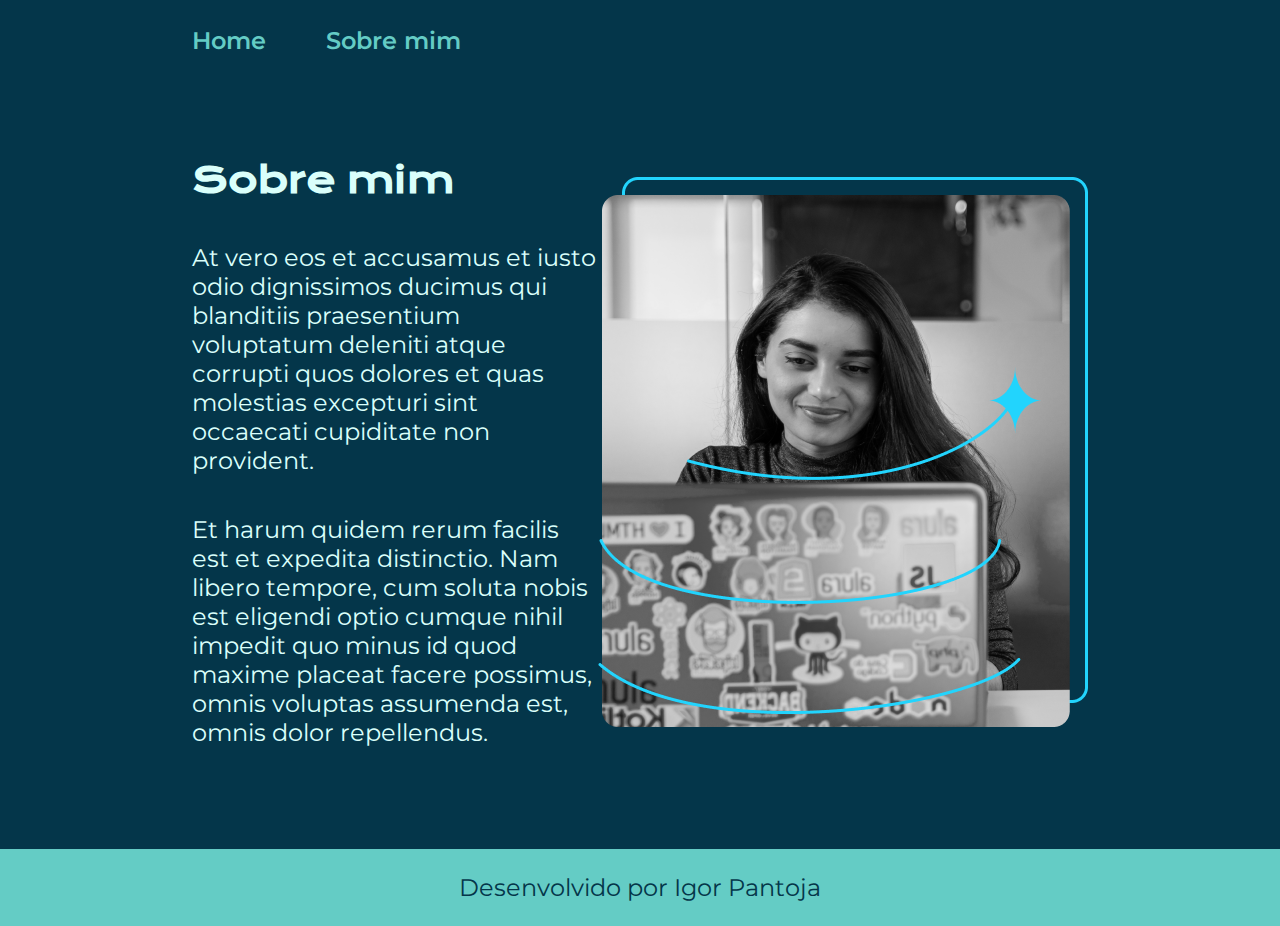
==== about.html @ a8195eaf "modified:   about.html 	modified:   index.html" ====
<!DOCTYPE html>
<html lang="pt-br">
<head>
    <meta charset="UTF-8">
    <meta name="viewport" content="width=device-width, initial-scale=1.0">
    <link rel="stylesheet" href="./styles/styles.css">
    <title>Sobre mim</title>
</head>
<body>
    <header class="cabecalho">
        <nav class="cabecalho__menu">
            <a class="cabecalho__menu__link" href="index.html">Home</a>
            <a class="cabecalho__menu__link" href="about.html">Sobre mim</a>
        </nav>
    </header>
        <main class="apresentacao">
            <section class="apresentacao__conteudo">
                <h1 class="apresentacao__conteudo__titulo">Sobre mim</h1>
                <p class="apresentacao__conteudo__texto">At vero eos et accusamus et iusto odio dignissimos ducimus qui
                               blanditiis praesentium voluptatum deleniti atque corrupti quos 
                               dolores et quas molestias excepturi sint occaecati cupiditate non provident.</p>
                <p class="apresentacao__conteudo__texto">Et harum quidem rerum facilis est et expedita distinctio.
                               Nam libero tempore, cum soluta nobis est eligendi optio 
                               cumque nihil impedit quo minus id quod maxime placeat facere 
                               possimus, omnis voluptas assumenda est, omnis dolor repellendus.</p>
            </section>
        <img src="./Assets/Imagem.png" alt="">
    </main>
    <footer class="rodape">
        <p>Desenvolvido por Igor Pantoja</p>
    </footer>
</body>
</html>
---- styles/styles.css ----
@import url('https://fonts.googleapis.com/css2?family=Krona+One&family=Montserrat:wght@400;600&display=swap');

:root{
    --cor-primaria: #04364A;
    --cor-secundaria: #DAFFFB;
    --cor-terciaria: #64CCC5;
    --cor-hover: #176B87;

    --fonte-primaria: 'Krona One', sans-serif;
    --fonte-secundaria: 'Montserrat', sans-serif;
}

*{
    margin: 0;
    padding: 0;
}
body{
    box-sizing: border-box;
    background-color: var(--cor-primaria);
    color: var(--cor-secundaria);
}
.cabecalho{
    padding: 2% 0% 0% 15%;
}
.cabecalho__menu{
    display: flex;
    gap: 60px;
}
.cabecalho__menu__link{
    font-family: var(--fonte-secundaria);
    font-size: 24px;
    font-weight: 600;
    color: var(--cor-terciaria);
    text-decoration: none;
}
.destaqueTitulo{
    color : var(--cor-terciaria);
}
.apresentacao{
    display: flex;
    padding: 8% 15%;
    align-items: center;
    justify-content: space-between;
}
.apresentacao__conteudo{
    width: 615px;
    display: flex;
    flex-direction: column;
    gap: 40px;
}
.apresentacao__conteudo__titulo{
    font-family: var(--fonte-primaria);
    font-size: 36px;
}
.apresentacao__conteudo__texto{
    font-family: var(--fonte-secundaria);
    font-size: 24px;
}
.apresentacao__links{
    display: flex;
    flex-direction: column;
    justify-content: space-between;
    align-items: center;
    gap: 32px;
}
.apresentacao__links__subtitulo{
    font-family: var(--fonte-primaria);
    font-weight: 600;
    font-size: 24px;
}
.apresentacao__links__link{
    display: flex;
    justify-content: center;
    gap: 16px;
    padding: 21.5px 0;
    border: 2px solid var(--cor-terciaria);
    width: 370px;
    text-align: center;
    font-size: 24px;
    text-decoration: none;
    border-radius: 8px;
    color: var(--cor-secundaria);
    font-family: var(--fonte-secundaria);
    font-weight: 600;
}
.apresentacao__links__link:hover{
    background-color: var(--cor-hover);
}
.rodape{
    color: var(--cor-primaria);
    text-align: center;
    font-family: var(--fonte-secundaria);
    font-weight: 400;
    font-size: 24px;
    background-color:var(--cor-terciaria);
    padding: 24px ;
}
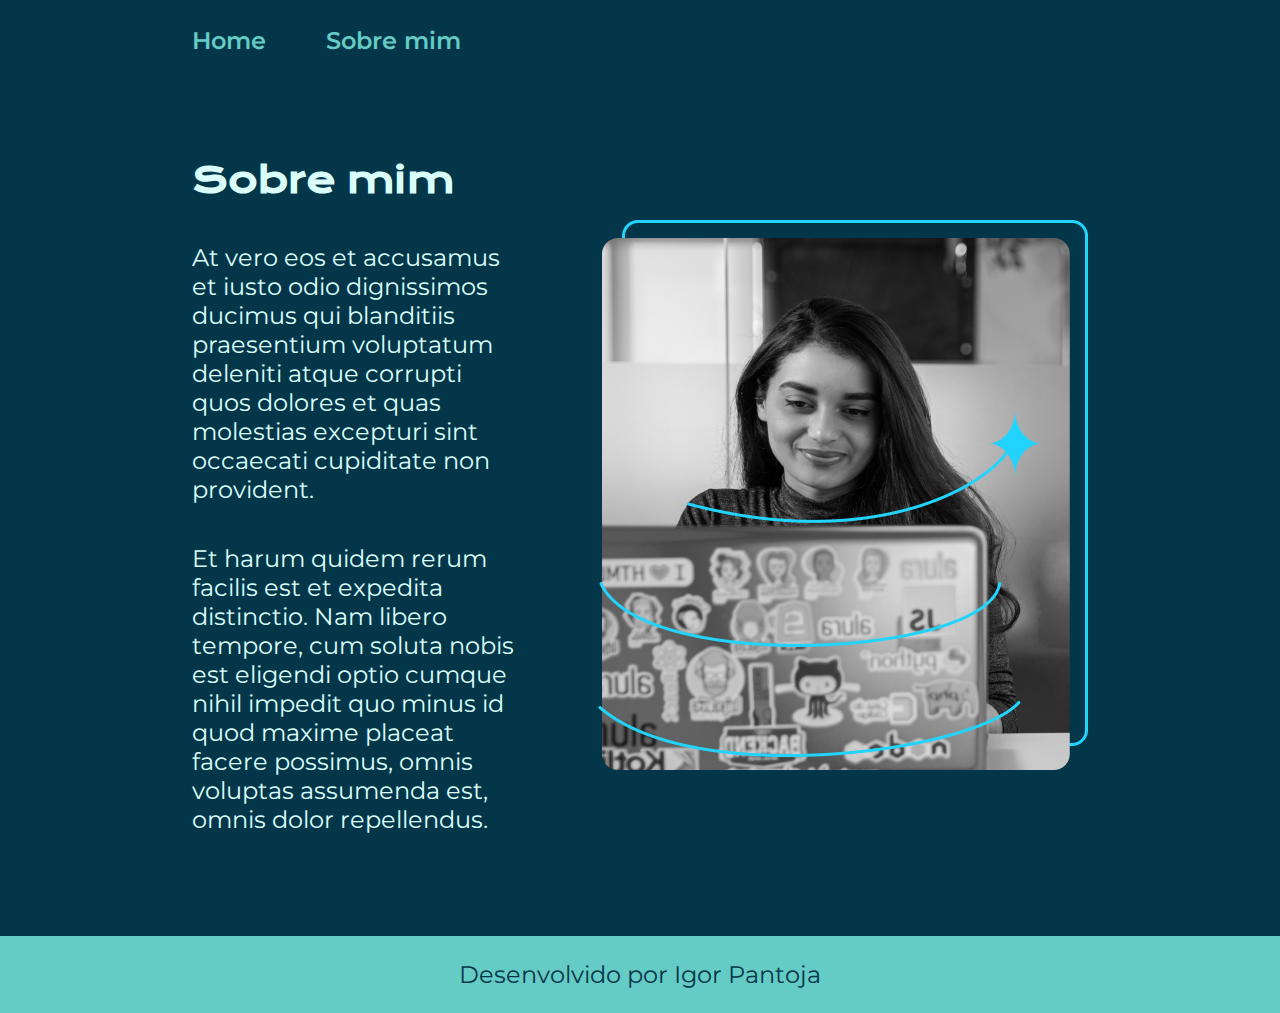
==== commit 160552ce: "modified:   .vscode/settings.json 	new file:   Assets/front-end-wide.webp 	modified:   Assets/front-" ====
--- a/about.html
+++ b/about.html
@@ -17,14 +17,14 @@
             <section class="apresentacao__conteudo">
                 <h1 class="apresentacao__conteudo__titulo">Sobre mim</h1>
                 <p class="apresentacao__conteudo__texto">At vero eos et accusamus et iusto odio dignissimos ducimus qui
-                               blanditiis praesentium voluptatum deleniti atque corrupti quos 
+                               blanditiis praesentium voluptatum deleniti atque corrupti quos
                                dolores et quas molestias excepturi sint occaecati cupiditate non provident.</p>
                 <p class="apresentacao__conteudo__texto">Et harum quidem rerum facilis est et expedita distinctio.
-                               Nam libero tempore, cum soluta nobis est eligendi optio 
-                               cumque nihil impedit quo minus id quod maxime placeat facere 
+                               Nam libero tempore, cum soluta nobis est eligendi optio
+                               cumque nihil impedit quo minus id quod maxime placeat facere
                                possimus, omnis voluptas assumenda est, omnis dolor repellendus.</p>
             </section>
-        <img src="./Assets/Imagem.png" alt="">
+        <img class="apresentacao__imagem" src="./Assets/Imagem.png" alt="">
     </main>
     <footer class="rodape">
         <p>Desenvolvido por Igor Pantoja</p>
--- a/styles/styles.css
+++ b/styles/styles.css
@@ -41,20 +41,21 @@
     padding: 8% 15%;
     align-items: center;
     justify-content: space-between;
+    gap: 82px;
 }
 .apresentacao__conteudo{
-    width: 615px;
+    width: 50%;
     display: flex;
     flex-direction: column;
     gap: 40px;
 }
 .apresentacao__conteudo__titulo{
     font-family: var(--fonte-primaria);
-    font-size: 36px;
+    font-size: 2.25rem;
 }
 .apresentacao__conteudo__texto{
     font-family: var(--fonte-secundaria);
-    font-size: 24px;
+    font-size: 1.5rem;
 }
 .apresentacao__links{
     display: flex;
@@ -66,17 +67,17 @@
 .apresentacao__links__subtitulo{
     font-family: var(--fonte-primaria);
     font-weight: 600;
-    font-size: 24px;
+    font-size: 1.5rem;
 }
-.apresentacao__links__link{
+.apresentacao__links__navegacao{
     display: flex;
     justify-content: center;
     gap: 16px;
     padding: 21.5px 0;
     border: 2px solid var(--cor-terciaria);
-    width: 370px;
+    width: 50%;
     text-align: center;
-    font-size: 24px;
+    font-size: 1.5rem;
     text-decoration: none;
     border-radius: 8px;
     color: var(--cor-secundaria);
@@ -86,12 +87,33 @@
 .apresentacao__links__link:hover{
     background-color: var(--cor-hover);
 }
+.apresentacao__imagem{
+    width: auto;
+}
 .rodape{
     color: var(--cor-primaria);
     text-align: center;
     font-family: var(--fonte-secundaria);
     font-weight: 400;
-    font-size: 24px;
+    font-size: 1.5rem;
     background-color:var(--cor-terciaria);
     padding: 24px ;
+}
+@media (max-width: 1230px){
+    .cabecalho{
+        padding: 10%;
+    }
+    .cabecalho__menu{
+        justify-content: center;
+    }
+    .apresentacao{
+        flex-direction: column-reverse;
+        padding: 5%;
+    }
+    .apresentacao__conteudo{
+        width: auto;
+    }
+    .apresentacao__imagem{
+        width: 70%;
+    }
 }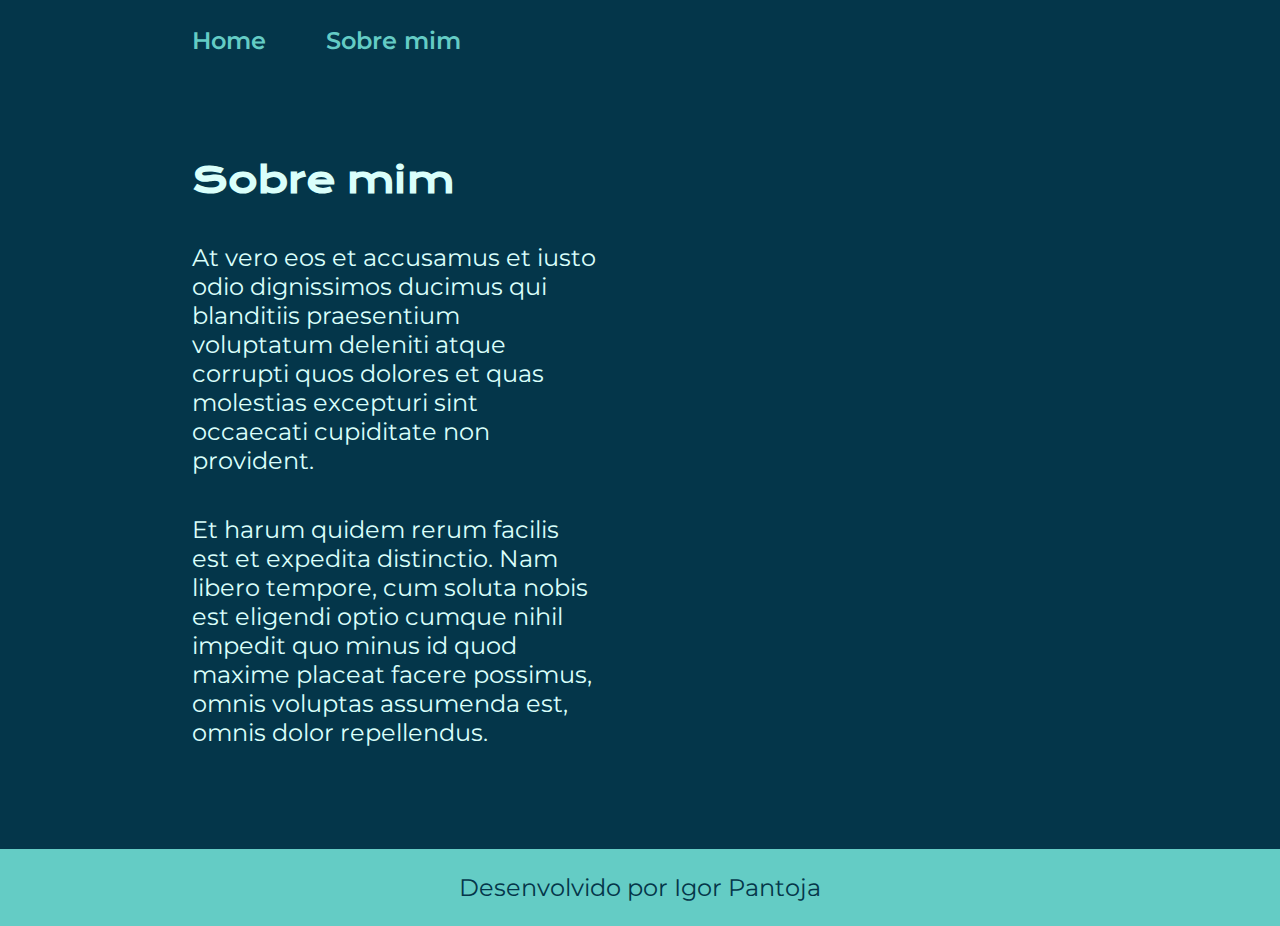
==== commit 23e6dbde: "deleted:    Assets/Imagem.png 	new file:   Assets/imagem.jpg 	modified:   about.html 	modified:   in" ====
--- a/about.html
+++ b/about.html
@@ -24,7 +24,7 @@
                                cumque nihil impedit quo minus id quod maxime placeat facere
                                possimus, omnis voluptas assumenda est, omnis dolor repellendus.</p>
             </section>
-        <img class="apresentacao__imagem" src="./Assets/Imagem.png" alt="">
+        <img class="apresentacao__imagem" src="./Assets/Imagem.jpg" alt="">
     </main>
     <footer class="rodape">
         <p>Desenvolvido por Igor Pantoja</p>
--- a/styles/styles.css
+++ b/styles/styles.css
@@ -88,7 +88,7 @@
     background-color: var(--cor-hover);
 }
 .apresentacao__imagem{
-    width: auto;
+    width: 50%;
 }
 .rodape{
     color: var(--cor-primaria);
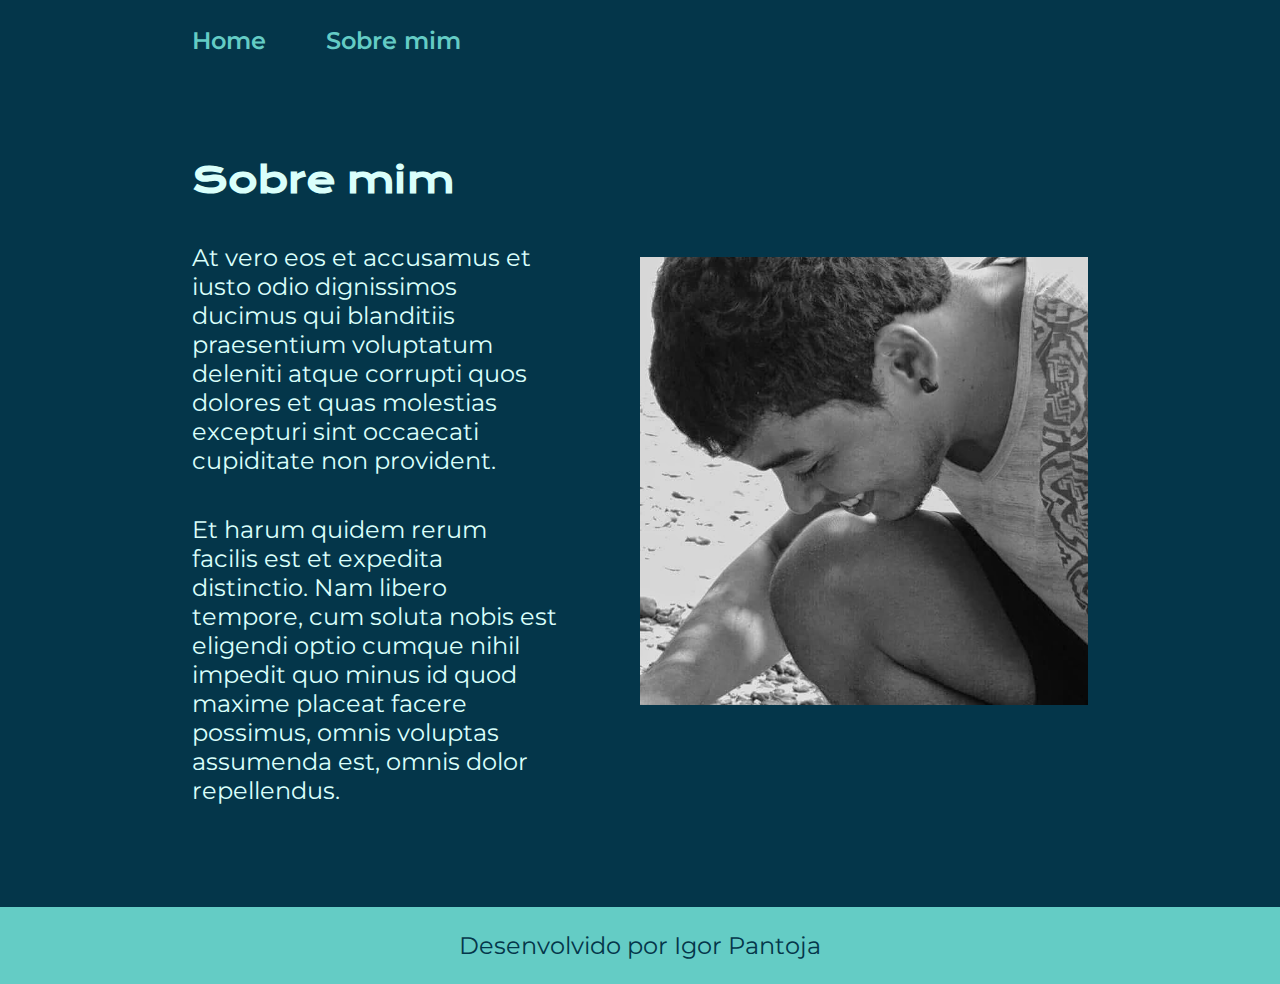
==== commit 3d674532: "modified:   about.html" ====
--- a/about.html
+++ b/about.html
@@ -24,7 +24,7 @@
                                cumque nihil impedit quo minus id quod maxime placeat facere
                                possimus, omnis voluptas assumenda est, omnis dolor repellendus.</p>
             </section>
-        <img class="apresentacao__imagem" src="./Assets/Imagem.jpg" alt="">
+        <img class="apresentacao__imagem" src="./Assets/imagem.jpg" alt="">
     </main>
     <footer class="rodape">
         <p>Desenvolvido por Igor Pantoja</p>
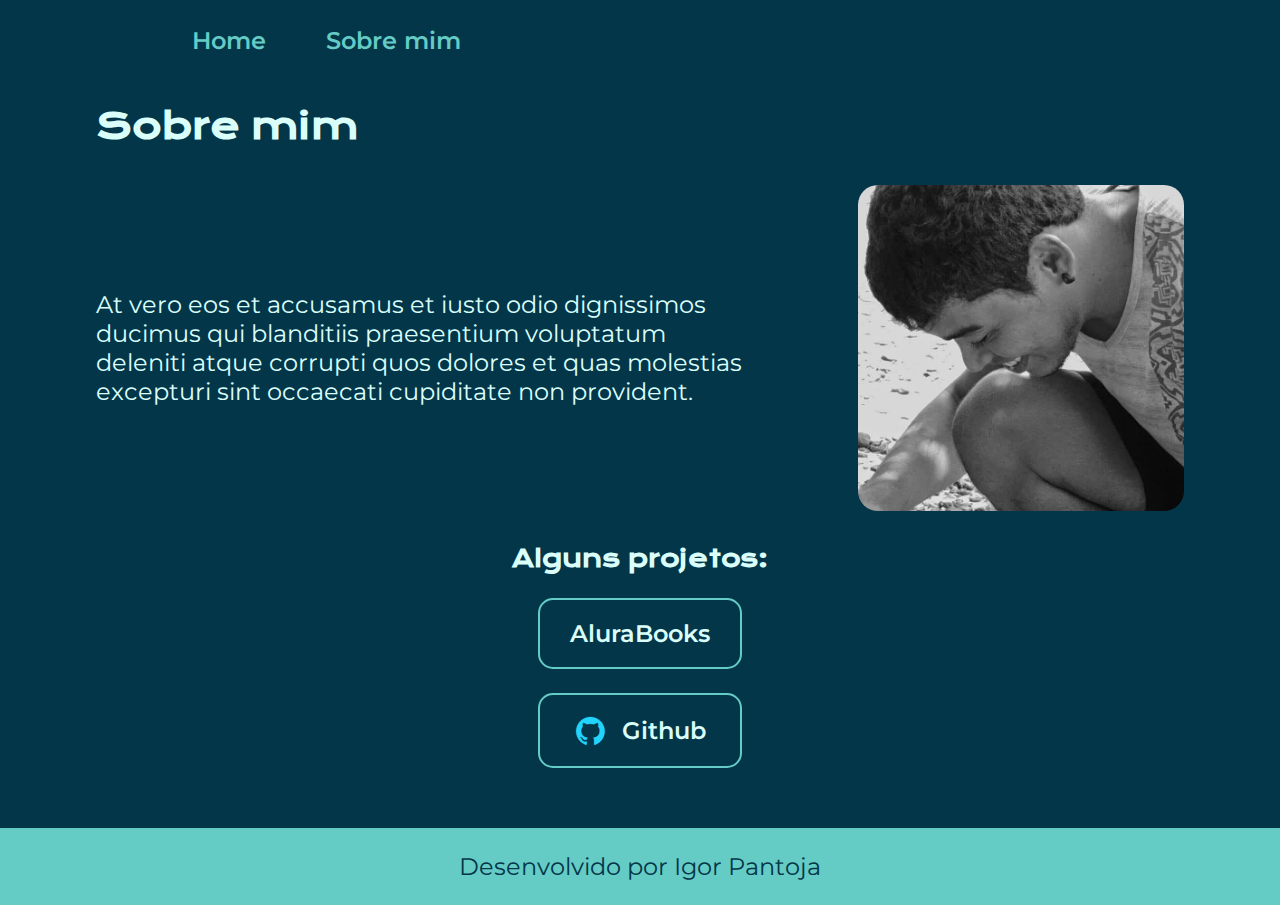
==== commit af868629: "Link para projetos adicionado. Organização." ====
--- a/about.html
+++ b/about.html
@@ -16,15 +16,24 @@
         <main class="apresentacao">
             <section class="apresentacao__conteudo">
                 <h1 class="apresentacao__conteudo__titulo">Sobre mim</h1>
-                <p class="apresentacao__conteudo__texto">At vero eos et accusamus et iusto odio dignissimos ducimus qui
-                               blanditiis praesentium voluptatum deleniti atque corrupti quos
-                               dolores et quas molestias excepturi sint occaecati cupiditate non provident.</p>
-                <p class="apresentacao__conteudo__texto">Et harum quidem rerum facilis est et expedita distinctio.
-                               Nam libero tempore, cum soluta nobis est eligendi optio
-                               cumque nihil impedit quo minus id quod maxime placeat facere
-                               possimus, omnis voluptas assumenda est, omnis dolor repellendus.</p>
+                <div class="apresentacao__conteudo-grupo">
+                    <p class="apresentacao__conteudo__texto">At vero eos et accusamus et iusto odio dignissimos ducimus qui
+                        blanditiis praesentium voluptatum deleniti atque corrupti quos
+                        dolores et quas molestias excepturi sint occaecati cupiditate non provident.</p>
+                    <img class="apresentacao__conteudo__imagem" src="./Assets/imagem.jpg" alt="">
+                </div>
             </section>
-        <img class="apresentacao__imagem" src="./Assets/imagem.jpg" alt="">
+            <section class="apresentacao__conteudo">
+                <div class="apresentacao__links">
+                    <h2 class="apresentacao__links__subtitulo">Alguns projetos:</h2>
+                    <a class="apresentacao__links__navegacao" href="https://alura-books-ivory-phi.vercel.app/">
+                        AluraBooks
+                    </a>
+                    <a class="apresentacao__links__navegacao" href = "https://github.com/Igorpantojaa">
+                        <img src="./Assets/github.png" class="apresentacao__links__icone"> Github
+                    </a>
+                </div>
+            </section>
     </main>
     <footer class="rodape">
         <p>Desenvolvido por Igor Pantoja</p>
--- a/styles/styles.css
+++ b/styles/styles.css
@@ -22,10 +22,12 @@
 .cabecalho{
     padding: 2% 0% 0% 15%;
 }
+
 .cabecalho__menu{
     display: flex;
     gap: 60px;
 }
+
 .cabecalho__menu__link{
     font-family: var(--fonte-secundaria);
     font-size: 24px;
@@ -33,63 +35,87 @@
     color: var(--cor-terciaria);
     text-decoration: none;
 }
+
 .destaqueTitulo{
     color : var(--cor-terciaria);
 }
+
 .apresentacao{
     display: flex;
-    padding: 8% 15%;
+    flex-direction: column;
+    padding: 1em 2em;
+    margin: 1em 1em;
     align-items: center;
     justify-content: space-between;
-    gap: 82px;
 }
+
 .apresentacao__conteudo{
-    width: 50%;
     display: flex;
     flex-direction: column;
-    gap: 40px;
+    padding: 1em 3em;
 }
+
 .apresentacao__conteudo__titulo{
     font-family: var(--fonte-primaria);
     font-size: 2.25rem;
+    margin-bottom: 1em;
 }
+
 .apresentacao__conteudo__texto{
     font-family: var(--fonte-secundaria);
     font-size: 1.5rem;
+    padding-right: 4em;
 }
+
+.apresentacao__conteudo__imagem{
+    width: 30%;
+    border-radius: 20px;
+}
+
+.apresentacao__conteudo-grupo{
+    display: flex;
+    align-items: center;
+}
+
 .apresentacao__links{
     display: flex;
     flex-direction: column;
     justify-content: space-between;
     align-items: center;
-    gap: 32px;
 }
+
 .apresentacao__links__subtitulo{
     font-family: var(--fonte-primaria);
     font-weight: 600;
     font-size: 1.5rem;
+    margin-bottom: .5em;
 }
+
+.apresentacao__links__icone{
+    margin-right: .6em;
+}
+
 .apresentacao__links__navegacao{
     display: flex;
     justify-content: center;
-    gap: 16px;
-    padding: 21.5px 0;
+    padding: .8em 1.5em;
+    margin: .5em 0;
     border: 2px solid var(--cor-terciaria);
     width: 50%;
     text-align: center;
     font-size: 1.5rem;
     text-decoration: none;
-    border-radius: 8px;
+    border-radius: 15px;
     color: var(--cor-secundaria);
     font-family: var(--fonte-secundaria);
     font-weight: 600;
+    align-items: center;
 }
+
 .apresentacao__links__link:hover{
     background-color: var(--cor-hover);
 }
-.apresentacao__imagem{
-    width: 50%;
-}
+
 .rodape{
     color: var(--cor-primaria);
     text-align: center;
@@ -99,21 +125,35 @@
     background-color:var(--cor-terciaria);
     padding: 24px ;
 }
+
 @media (max-width: 1230px){
     .cabecalho{
-        padding: 10%;
+        padding: 2em 1em;
+        margin-bottom: 1em;
     }
     .cabecalho__menu{
         justify-content: center;
     }
     .apresentacao{
+        flex-direction: column;
+        padding: 0 .2em;
+    }
+
+    .apresentacao__conteudo__texto{
+        width: 100%;
+        padding: 1em 1em;
+    }
+
+    .apresentacao__conteudo__imagem{
+        width: 100%;
+        padding: 1em 1em;
+    }
+
+    .apresentacao__conteudo-grupo{
         flex-direction: column-reverse;
-        padding: 5%;
     }
-    .apresentacao__conteudo{
-        width: auto;
-    }
-    .apresentacao__imagem{
-        width: 70%;
+
+    .apresentacao__links__subtitulo{
+        margin-bottom: 1em;
     }
 }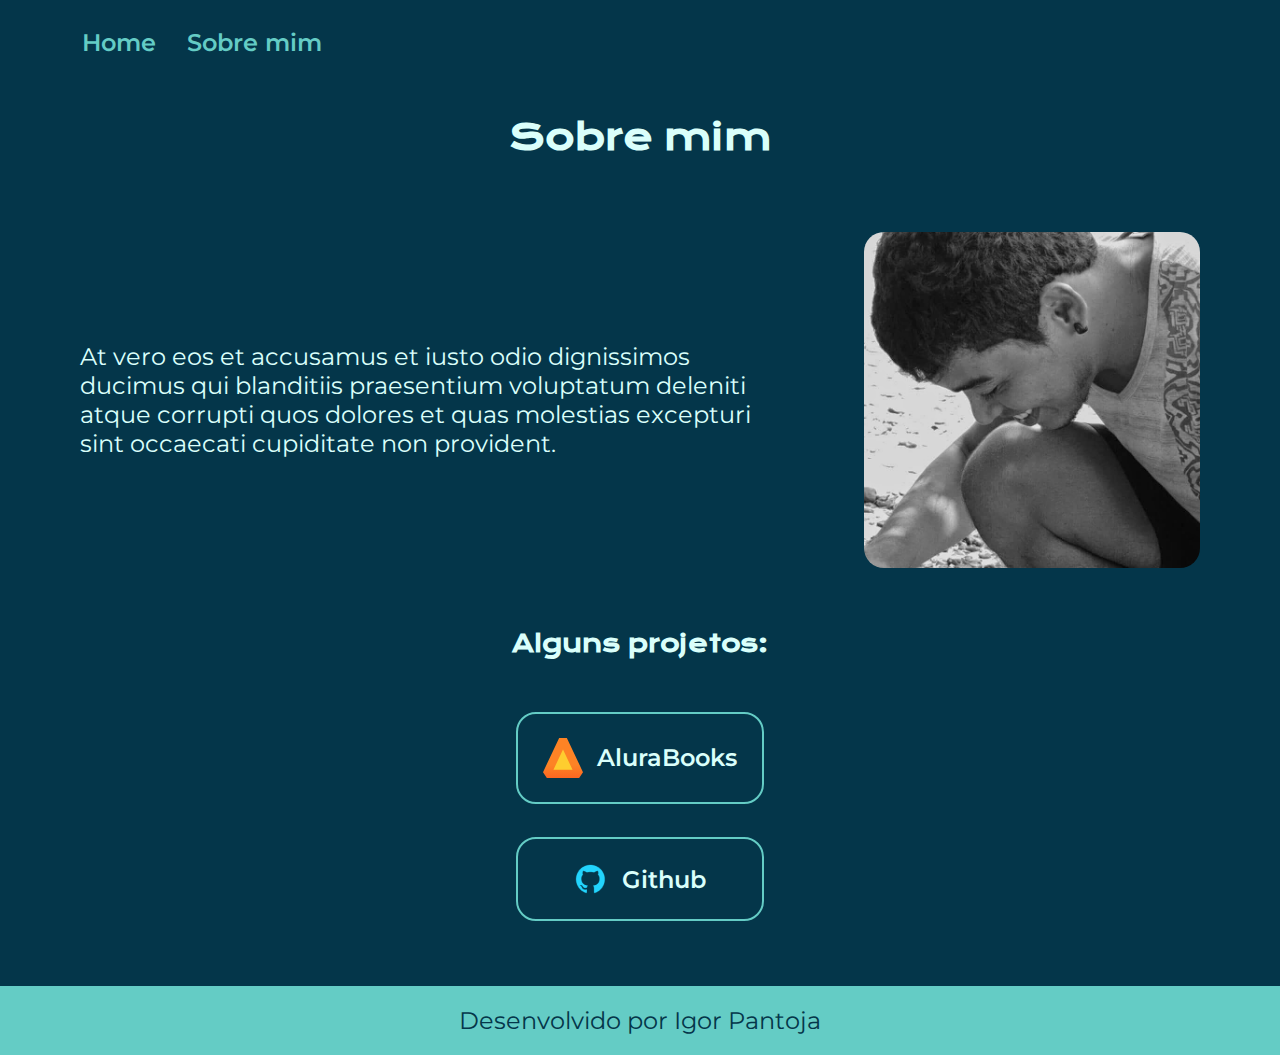
==== commit bc96219b: "Adicionado logo alurabooks." ====
--- a/about.html
+++ b/about.html
@@ -27,7 +27,7 @@
                 <div class="apresentacao__links">
                     <h2 class="apresentacao__links__subtitulo">Alguns projetos:</h2>
                     <a class="apresentacao__links__navegacao" href="https://alura-books-ivory-phi.vercel.app/">
-                        AluraBooks
+                        <img src="./Assets/alurabooks.svg" class="apresentacao__links__icone"> AluraBooks
                     </a>
                     <a class="apresentacao__links__navegacao" href = "https://github.com/Igorpantojaa">
                         <img src="./Assets/github.png" class="apresentacao__links__icone"> Github
--- a/styles/styles.css
+++ b/styles/styles.css
@@ -19,13 +19,14 @@
     background-color: var(--cor-primaria);
     color: var(--cor-secundaria);
 }
+
 .cabecalho{
-    padding: 2% 0% 0% 15%;
+    margin: 1em 4.7em 0 4.7em;
 }
 
 .cabecalho__menu{
     display: flex;
-    gap: 60px;
+    gap: 1em;
 }
 
 .cabecalho__menu__link{
@@ -34,6 +35,7 @@
     font-weight: 600;
     color: var(--cor-terciaria);
     text-decoration: none;
+    padding: .5em 0.3em;
 }
 
 .destaqueTitulo{
@@ -43,8 +45,7 @@
 .apresentacao{
     display: flex;
     flex-direction: column;
-    padding: 1em 2em;
-    margin: 1em 1em;
+    margin: 0 5em;
     align-items: center;
     justify-content: space-between;
 }
@@ -52,13 +53,13 @@
 .apresentacao__conteudo{
     display: flex;
     flex-direction: column;
-    padding: 1em 3em;
 }
 
 .apresentacao__conteudo__titulo{
     font-family: var(--fonte-primaria);
+    text-align: center;
     font-size: 2.25rem;
-    margin-bottom: 1em;
+    margin: 1.25em 0 2em 0;
 }
 
 .apresentacao__conteudo__texto{
@@ -88,7 +89,7 @@
     font-family: var(--fonte-primaria);
     font-weight: 600;
     font-size: 1.5rem;
-    margin-bottom: .5em;
+    margin: 2.5em 0 1.5em 0;
 }
 
 .apresentacao__links__icone{
@@ -98,22 +99,32 @@
 .apresentacao__links__navegacao{
     display: flex;
     justify-content: center;
-    padding: .8em 1.5em;
-    margin: .5em 0;
+    padding: 1em 2em;
+    margin: .7em 0;
     border: 2px solid var(--cor-terciaria);
     width: 50%;
     text-align: center;
     font-size: 1.5rem;
     text-decoration: none;
-    border-radius: 15px;
+    border-radius: 20px;
     color: var(--cor-secundaria);
     font-family: var(--fonte-secundaria);
     font-weight: 600;
     align-items: center;
+    -webkit-border-radius: 20px;
+    -moz-border-radius: 20px;
+    -ms-border-radius: 20px;
+    -o-border-radius: 20px;
 }
 
-.apresentacao__links__link:hover{
-    background-color: var(--cor-hover);
+.apresentacao__links__navegacao:hover{
+    background: var(--cor-secundaria);
+    color: black;
+}
+
+.cabecalho__menu__link:hover{
+    background: var(--cor-secundaria);
+    color: black;
 }
 
 .rodape{
@@ -123,30 +134,41 @@
     font-weight: 400;
     font-size: 1.5rem;
     background-color:var(--cor-terciaria);
-    padding: 24px ;
+    padding: 20px;
+    margin: 2em 0 0 0;
+
 }
 
 @media (max-width: 1230px){
     .cabecalho{
-        padding: 2em 1em;
-        margin-bottom: 1em;
+        padding: .3em 0 0 0;
     }
     .cabecalho__menu{
         justify-content: center;
     }
     .apresentacao{
         flex-direction: column;
-        padding: 0 .2em;
+        align-items: center;
+        margin: 0 3em;
+    }
+
+    .apresentacao__conteudo{
+        display: flex;
+        align-items: center;
+    }
+
+    .apresentacao__conteudo__titulo{
+        margin: 1em 0 1.25em 0;
+        font-size: 2rem;
     }
 
     .apresentacao__conteudo__texto{
         width: 100%;
-        padding: 1em 1em;
+        padding: 1em 0;
     }
 
     .apresentacao__conteudo__imagem{
         width: 100%;
-        padding: 1em 1em;
     }
 
     .apresentacao__conteudo-grupo{
@@ -154,6 +176,10 @@
     }
 
     .apresentacao__links__subtitulo{
-        margin-bottom: 1em;
+        margin-bottom: .7em;
+    }
+    .rodape{
+        text-align: center;
+        padding: .7em;
     }
 }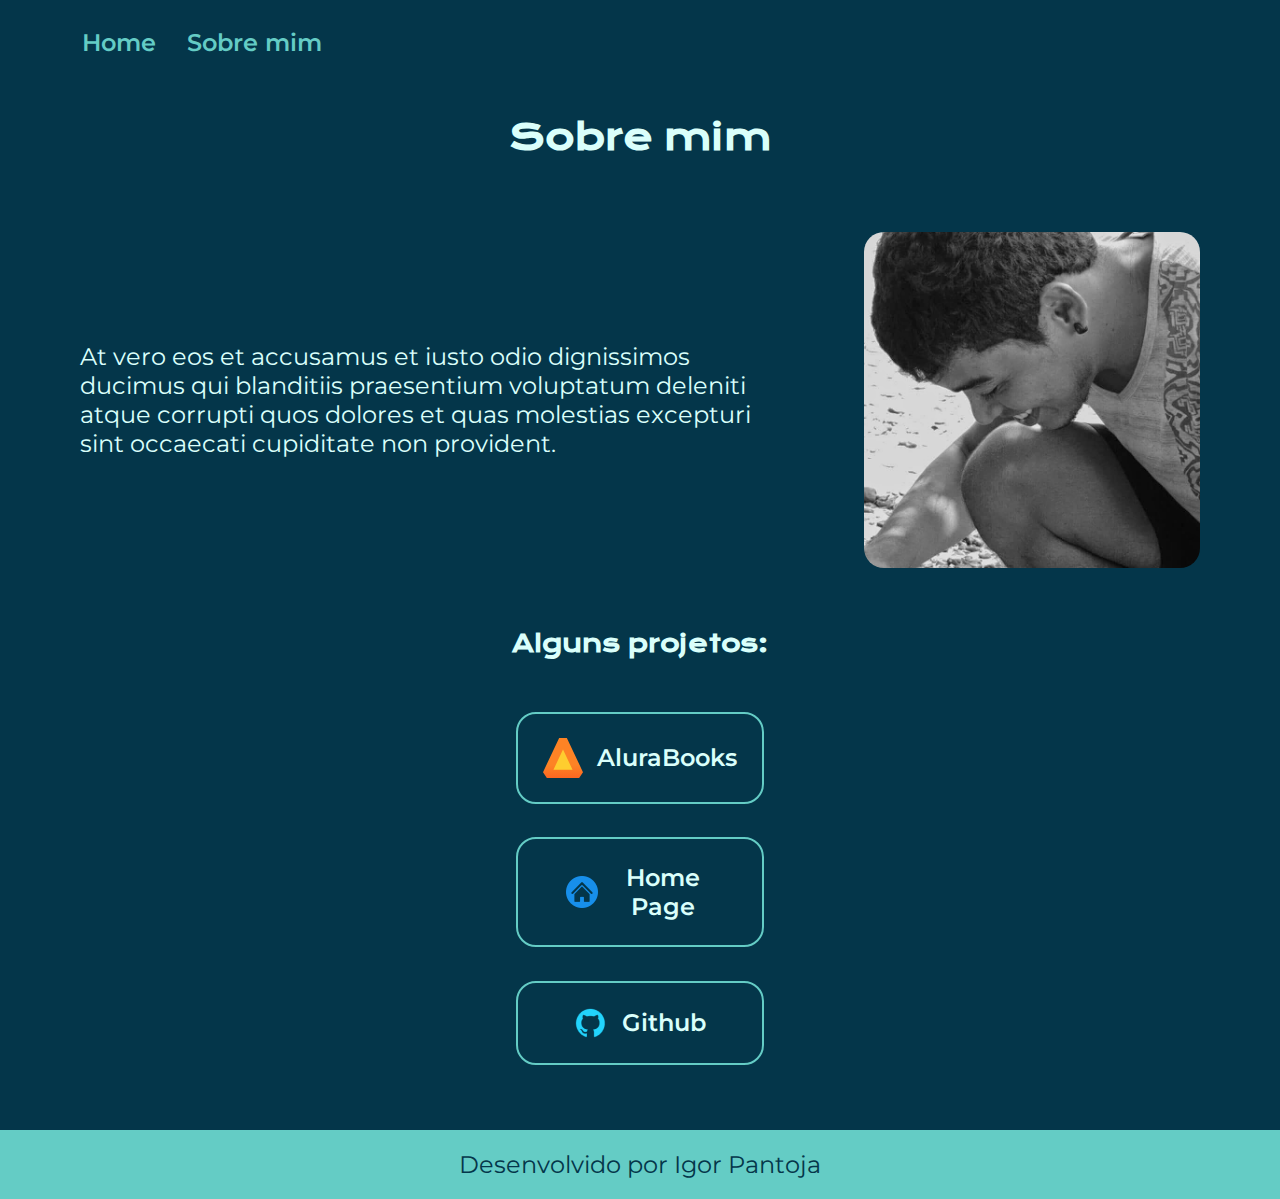
==== commit 1db3ff63: "Link para Home Page adicionado" ====
--- a/about.html
+++ b/about.html
@@ -29,6 +29,9 @@
                     <a class="apresentacao__links__navegacao" href="https://alura-books-ivory-phi.vercel.app/">
                         <img src="./Assets/alurabooks.svg" class="apresentacao__links__icone"> AluraBooks
                     </a>
+                    <a class="apresentacao__links__navegacao" href = "https://projeto-pessoal-pearl.vercel.app/">
+                        <img src="./Assets/botao-home.png" class="apresentacao__links__icone"> Home Page
+                    </a>
                     <a class="apresentacao__links__navegacao" href = "https://github.com/Igorpantojaa">
                         <img src="./Assets/github.png" class="apresentacao__links__icone"> Github
                     </a>
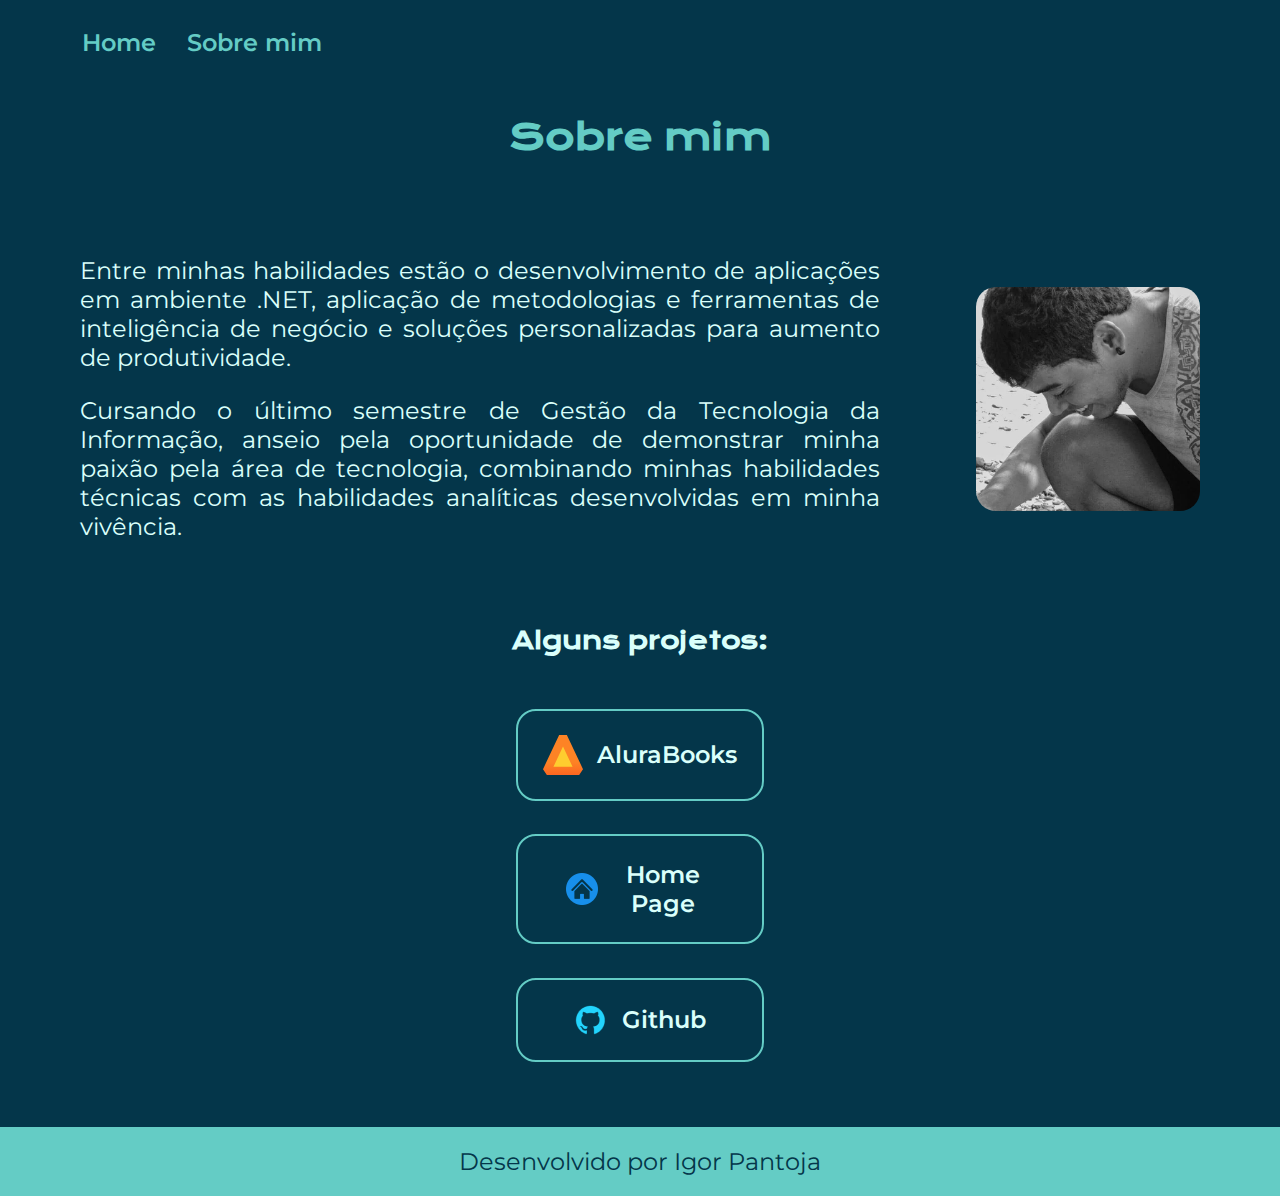
==== commit 0522785d: "Ajustes nos textos." ====
--- a/about.html
+++ b/about.html
@@ -15,11 +15,13 @@
     </header>
         <main class="apresentacao">
             <section class="apresentacao__conteudo">
-                <h1 class="apresentacao__conteudo__titulo">Sobre mim</h1>
+                <h1 class="apresentacao__conteudo__titulo">
+                    <strong class="destaqueTitulo">Sobre mim</strong></h1></section>
                 <div class="apresentacao__conteudo-grupo">
-                    <p class="apresentacao__conteudo__texto">At vero eos et accusamus et iusto odio dignissimos ducimus qui
-                        blanditiis praesentium voluptatum deleniti atque corrupti quos
-                        dolores et quas molestias excepturi sint occaecati cupiditate non provident.</p>
+                    <section class="apresentacao__conteudo__texto">
+                        <p class="apresentacao__conteudo__texto__paragrafo">Entre minhas habilidades estão o desenvolvimento de aplicações em ambiente .NET, aplicação de metodologias e ferramentas de inteligência de negócio e soluções personalizadas para aumento de produtividade.</p>
+                        <p class="apresentacao__conteudo__texto__paragrafo">Cursando o último semestre de Gestão da Tecnologia da Informação, anseio pela oportunidade de demonstrar minha paixão pela área de tecnologia, combinando minhas habilidades técnicas com as habilidades analíticas desenvolvidas em minha vivência. </p>
+                    </section>
                     <img class="apresentacao__conteudo__imagem" src="./Assets/imagem.jpg" alt="">
                 </div>
             </section>
--- a/styles/styles.css
+++ b/styles/styles.css
@@ -68,9 +68,18 @@
     padding-right: 4em;
 }
 
+.apresentacao__conteudo__texto__paragrafo{
+    margin: 1em 0;
+    text-align: justify;
+}
+
 .apresentacao__conteudo__imagem{
-    width: 30%;
+    width: 20%;
     border-radius: 20px;
+    -webkit-border-radius: 20px;
+    -moz-border-radius: 20px;
+    -ms-border-radius: 20px;
+    -o-border-radius: 20px;
 }
 
 .apresentacao__conteudo-grupo{
@@ -136,50 +145,4 @@
     background-color:var(--cor-terciaria);
     padding: 20px;
     margin: 2em 0 0 0;
-
-}
-
-@media (max-width: 1230px){
-    .cabecalho{
-        padding: .3em 0 0 0;
-    }
-    .cabecalho__menu{
-        justify-content: center;
-    }
-    .apresentacao{
-        flex-direction: column;
-        align-items: center;
-        margin: 0 3em;
-    }
-
-    .apresentacao__conteudo{
-        display: flex;
-        align-items: center;
-    }
-
-    .apresentacao__conteudo__titulo{
-        margin: 1em 0 1.25em 0;
-        font-size: 2rem;
-    }
-
-    .apresentacao__conteudo__texto{
-        width: 100%;
-        padding: 1em 0;
-    }
-
-    .apresentacao__conteudo__imagem{
-        width: 100%;
-    }
-
-    .apresentacao__conteudo-grupo{
-        flex-direction: column-reverse;
-    }
-
-    .apresentacao__links__subtitulo{
-        margin-bottom: .7em;
-    }
-    .rodape{
-        text-align: center;
-        padding: .7em;
-    }
 }